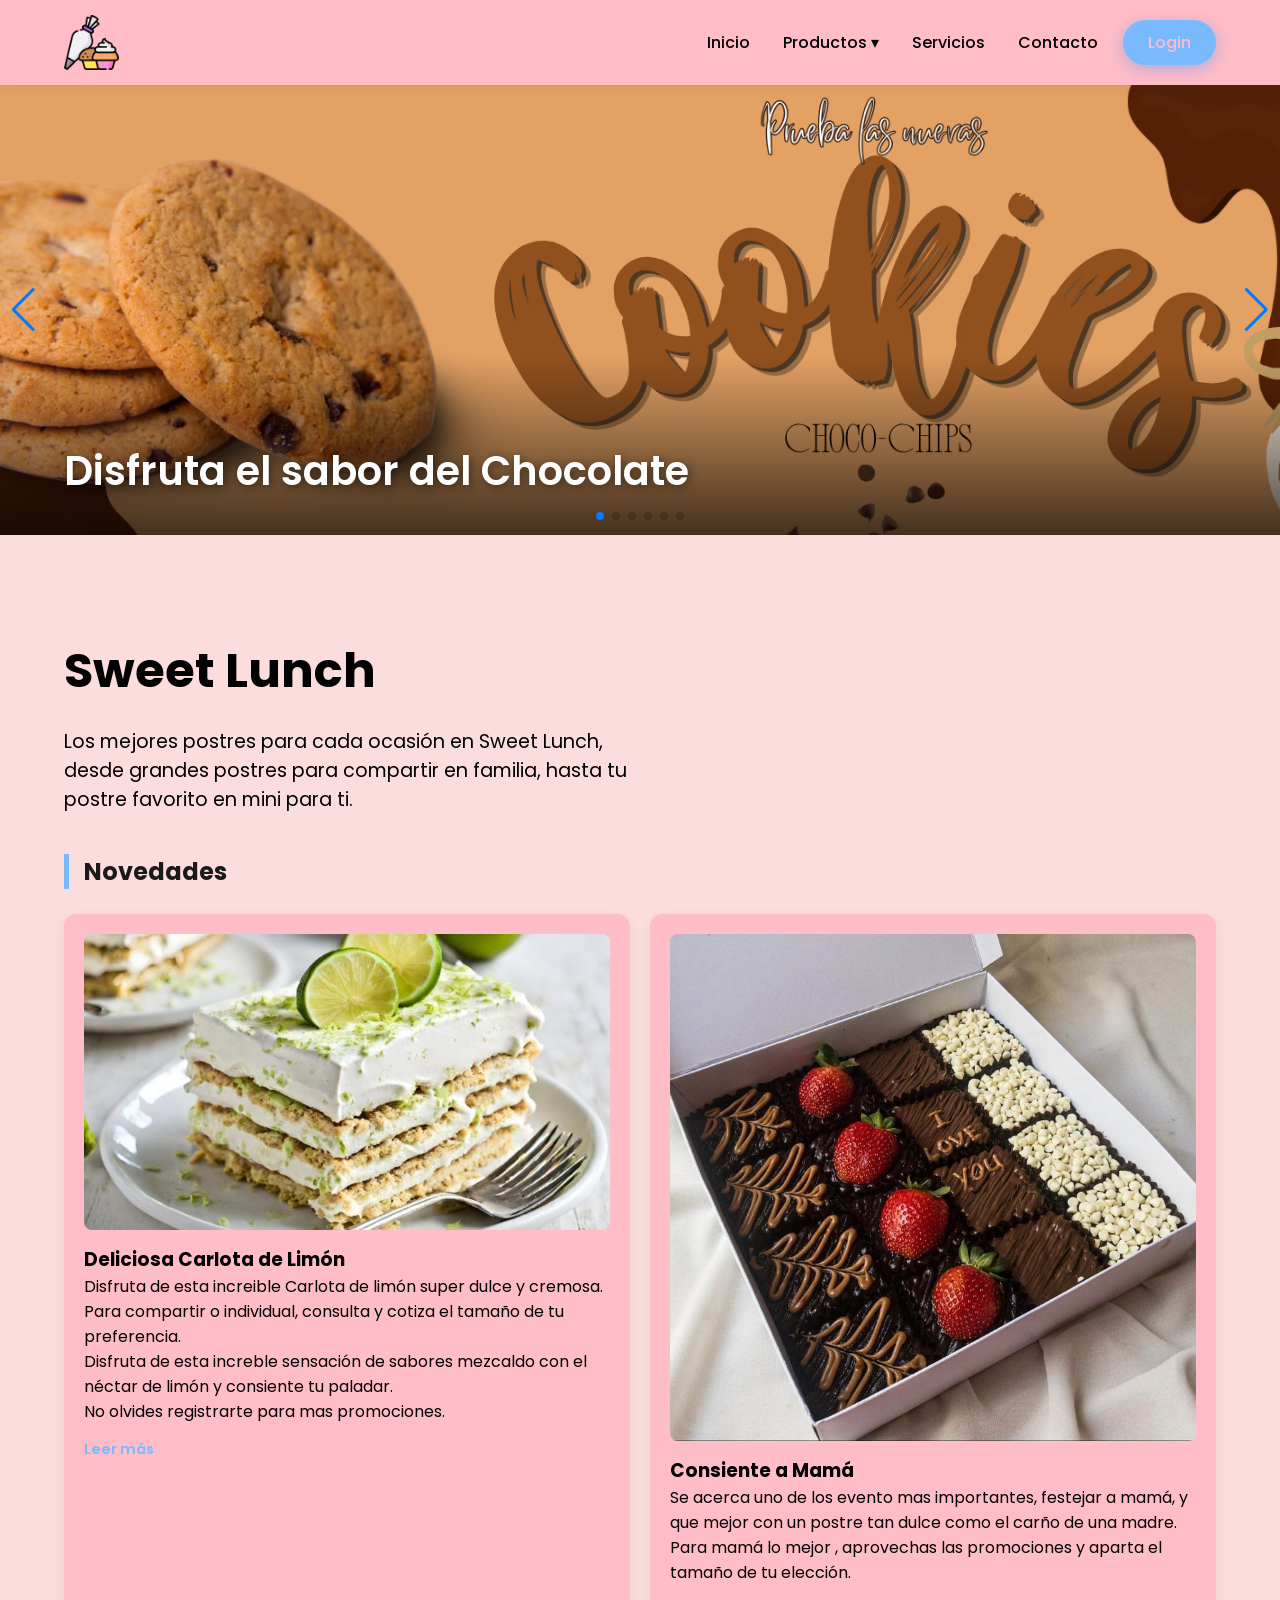
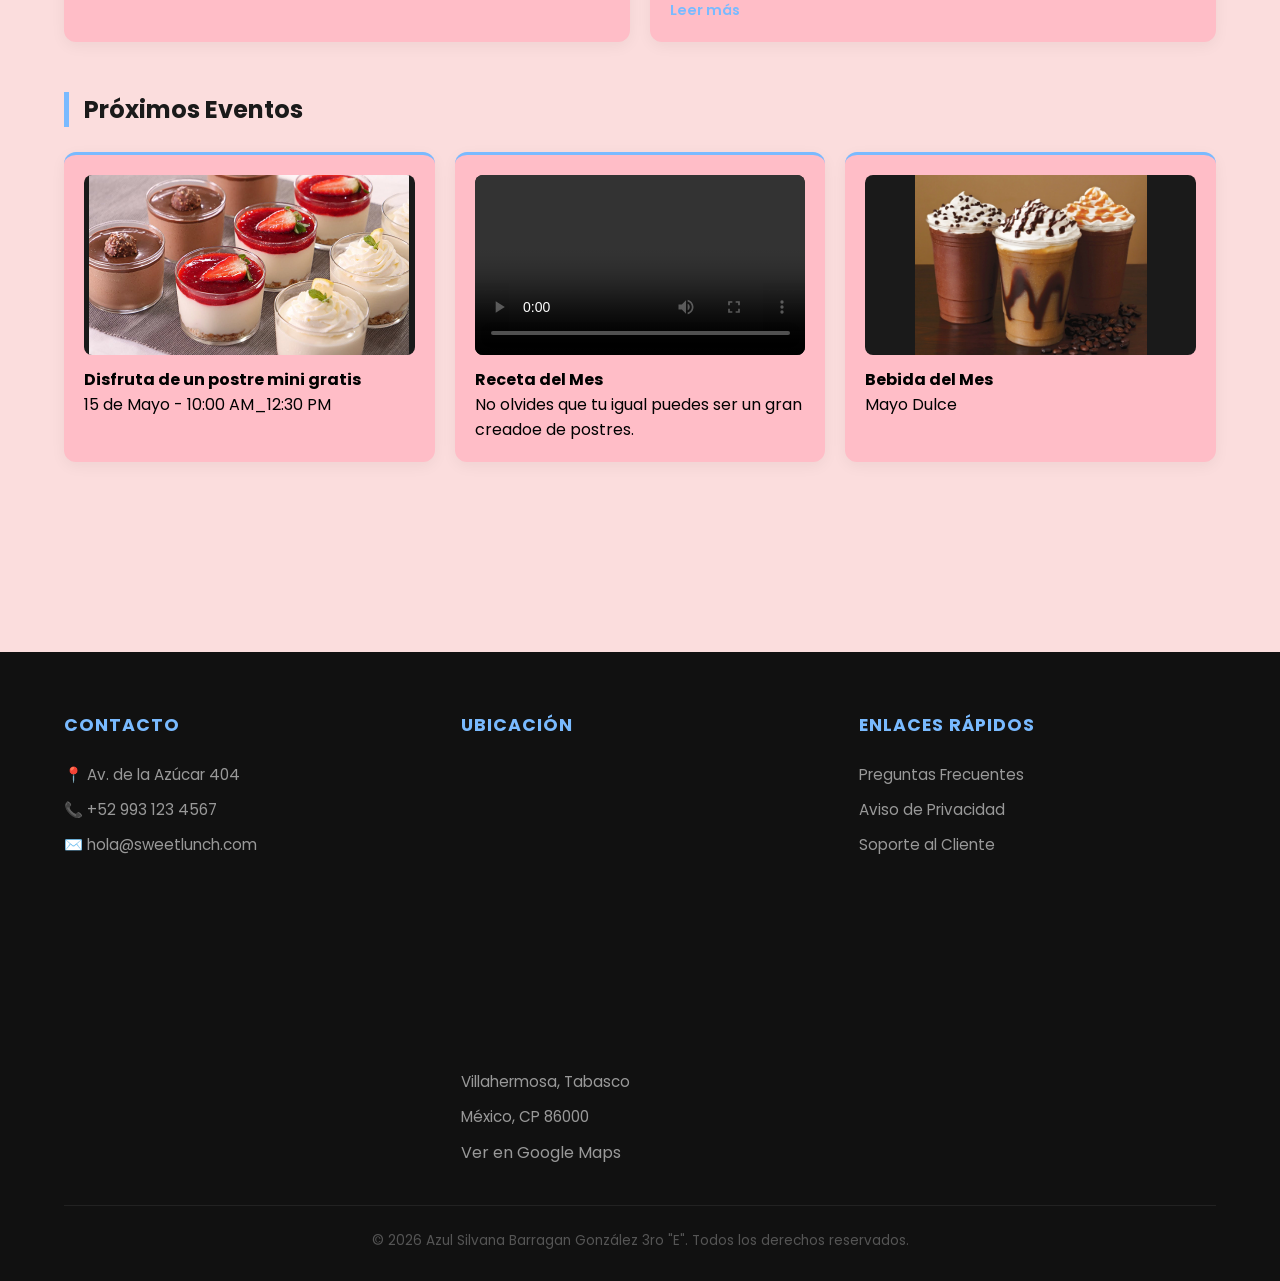
==== index.html @ 0d80503a "Agregar mapa" ====
<!DOCTYPE html>
<html lang="es">
<head>
    <meta charset="UTF-8">
    <meta name="viewport" content="width=device-width, initial-scale=1.0">
     <meta name="description" content="Página Web sobre con Maquetación con Divs sobre postres">
    <meta name="keywords" content="Químico-Biológico 3ro E">
    <meta name="author" content="Azul Silvana Barragan González">
    <title>Maquetación con divs</title>
        <!-- Google Fonts -->
    <link href="https://fonts.googleapis.com/css2?family=Poppins:wght@300;400;600&display=swap" rel="stylesheet">
    <link rel="stylesheet" href="estilos_maquetacion.css">
    <link rel="shortcut icon" href="img/decoracion-de-pasteles.png" type="image/x-icon">
    <link rel='stylesheet' href='https://cdn-uicons.flaticon.com/4.0.0/uicons-solid-rounded/css/uicons-solid-rounded.css'>
    <link rel='stylesheet' href='https://cdn-uicons.flaticon.com/4.0.0/uicons-solid-straight/css/uicons-solid-straight.css'>
    <link rel="stylesheet" href="https://cdn.jsdelivr.net/npm/swiper@11/swiper-bundle.min.css" />
</head>
<body>

    <header>
        <div class="container">
            <div class="logo">
                <!-- COLOCA TU LOGO AQUÍ -->
                <a href="index.html">
                    <img src="img/decoracion-de-pasteles.png"  alt="Sweet Lunch">
                </a>
            </div>

            <nav>
                <ul class="nav-menu">
                    <li><a href="index.html"><i class="fi fi-sr-home"></i>Inicio</a></li>
                    
                    <li class="dropdown">
                        <a href="#"><i class="fi fi-ss-pie"></i>Productos ▾</a>
                        <ul class="dropdown-content">
                            <li><a href="#">Postres</a></li>
                            <li><a href="#">Bebidas</a></li>
                            <li><a href="#">Minis</a></li>
                        </ul>
                    </li>
                   

                    <li><a href="#"><i class="fi fi-sr-room-service"></i>Servicios</a></li>
                    <li><a href="#"><i class="fi fi-ss-user-headset"></i>Contacto</a></li>
                    <li><a href="login.html" class="btn-login">Login</a></li>
                </ul>
            </nav>
        </div>
    </header>
    <!-- Banner Principal -->
<div class="swiper mainBanner">
    <div class="swiper-wrapper">
        
        <!-- Slide 1 -->
        <div class="swiper-slide">
            <a href="#" class="banner-link">
                <img src="Banner/cookie.png" alt="Oferta 1">
                <div class="banner-content">
                    <div class="text-box">
                        <h1>Disfruta el sabor del Chocolate</h1>
                    </div>
                </div>
            </a>
        </div>

        <!-- Slide 2 -->
        <div class="swiper-slide">
            <a href="#" class="banner-link">
                <img src="Banner/cheesecake.png" alt="Oferta 2">
                <div class="banner-content">
                    <div class="text-box">
                        <h1>Endulza tu paladar</h1>
                    </div>
                </div>
            </a>
        </div>
        <!-- Slide 3 -->
        <div class="swiper-slide">
            <a href="#" class="banner-link">
                <img src="Banner/flan.png" alt="Oferta 2">
                <div class="banner-content">
                    <div class="text-box">
                        <h1>Mini Flan, grande se sabor</h1>
                    </div>
                </div>
            </a>
        </div>
        <!-- Slide 4 -->
        <div class="swiper-slide">
            <a href="#" class="banner-link">
                <img src="Banner/frappes.png" alt="Oferta 1">
                <div class="banner-content">
                    <div class="text-box">
                        <h1>No Olvides</h1>
                    </div>
                </div>
            </a>
        </div>
        <!-- Slide 5 -->
        <div class="swiper-slide">
            <a href="#" class="banner-link">
                <img src="Banner/espresso.png" alt="Oferta 1">
                <div class="banner-content">
                    <div class="text-box">
                        <h1>Nuevo Producto</h1>
                    </div>
                </div>
            </a>
        </div>
        <!-- Slide 6 -->
        <div class="swiper-slide">
            <a href="#" class="banner-link">
                <img src="Banner/servicio.png" alt="Oferta 1">
                <div class="banner-content">
                    <div class="text-box">
                        <h1>Banquete de Postres </h1>
                    </div>
                </div>
            </a>
        </div>

    </div>

    <!-- Controles -->
    <div class="swiper-button-next"></div>
    <div class="swiper-button-prev"></div>
    <div class="swiper-pagination"></div>
</div>
    <main class="container" style="padding: 100px 0;">
        <h1 style="font-size: 3rem; margin-bottom: 20px;">Sweet Lunch</h1>
        <p style="font-size: 1.2rem; max-width: 600px;">Los mejores postres para cada ocasión en Sweet Lunch, desde grandes postres para compartir en familia, hasta tu postre favorito en mini para ti.</p>
        <!-- SECCIÓN DE NOTICIAS Y EVENTOS -->
        <section class="seccion-info">
            
            <!-- FILA DE 2 CUADROS (Noticias Destacadas) -->
            <h2 class="titulo-seccion">Novedades</h2>
            <div class="contenedor-dos">
                <div class="cuadro cuadro-grande">
                    <div class="imagen-placeholder"><img src="img/Carlota-de-Limon-700x394.jpg" width="300"></div>
                    <h3>Deliciosa Carlota de Limón</h3>
                    <p>Disfruta de esta increible Carlota de limón super dulce y cremosa.
                        Para compartir o individual, consulta y cotiza el tamaño de tu preferencia.
                    </p>
                    <p>Disfruta de esta increble sensación de sabores mezcaldo con el néctar de limón y consiente tu paladar.</p>
                    <p>No olvides registrarte para mas promociones.</p>
                    <a href="#" class="leer-mas">Leer más</a>
                </div>
                <div class="cuadro cuadro-grande">
                    <div class="imagen-placeholder"><img src="img/Brownie (2).jpg" width="300"></div>
                    <h3>Consiente a Mamá</h3>
                    <p>Se acerca uno de los evento mas importantes, festejar a mamá, y que mejor con un postre tan dulce como el carño de una madre.
                        Para mamá lo mejor , aprovechas las promociones y aparta el tamaño de tu elección.
                    </p>
                    
                    <a href="#" class="leer-mas">Leer más</a>
                </div>
            </div>

            <!-- FILA DE 3 CUADROS (Eventos o Info Rápida) -->
            <h2 class="titulo-seccion">Próximos Eventos</h2>
            <div class="contenedor-tres">
    <!-- Cuadro con Imagen -->
    <div class="cuadro cuadro-pequeno">
        <div class="media-container">
            <img src="img/postres-minis.jpg" width="">
        </div>
        <h4>Disfruta de un postre mini gratis</h4>
        <p>15 de Mayo - 10:00 AM_12:30 PM</p>
    </div>

    <!-- Cuadro con Video -->
    <div class="cuadro cuadro-pequeno">
        <div class="media-container">
            <video controls>
                <source src="video/Postre.receta.mp4" type="video/mp4">
                Tu navegador no soporta videos.
            </video>
        </div>
        <h4>Receta del Mes</h4>
        <p>No olvides que tu igual puedes ser un gran creadoe de postres.</p>
    </div>

    <!-- Cuadro con Info Rápida (Solo texto si quieres) -->
    <div class="cuadro cuadro-pequeno">
        <div class="media-container">
            <img src="img/bebida.jpg" width="" alt="Evento">
        </div>
        <h4>Bebida del Mes</h4>
        <p>Mayo Dulce</p>
    </div>
</div>
</section>
        
    </main>

    <footer>
        <div class="container">
            <div class="footer-grid">
                <div class="footer-col">
                    <h4>Contacto</h4>
                    <p>📍 Av. de la Azúcar 404</p>
                    <p>📞 +52 993 123 4567</p>
                    <p>✉️ hola@sweetlunch.com</p>
                </div>
                <div class="footer-col">
                    <h4>Ubicación</h4>
                    <iframe src="https://www.google.com/maps/embed?pb=!1m18!1m12!1m3!1d3786.9242096926355!2d-93.20720592576693!3d18.350741774341678!2m3!1f0!2f0!3f0!3m2!1i1024!2i768!4f13.1!3m3!1m2!1s0x85ee8c575cc941f7%3A0x9eef1bb85a2ee82c!2sBlancas%20Mariposas%2C%2086615%20Tab.!5e0!3m2!1sen!2smx!4v1779283713510!5m2!1sen!2smx" width="400" height="300" style="border:0;" allowfullscreen="" loading="lazy" referrerpolicy="no-referrer-when-downgrade"></iframe>
                    <p>Villahermosa, Tabasco</p>
                    <p>México, CP 86000</p>
                    <a href="#">Ver en Google Maps</a>
                </div>
                <div class="footer-col">
                    <h4>Enlaces Rápidos</h4>
                    <ul>
                        <li><a href="#">Preguntas Frecuentes</a></li>
                        <li><a href="#">Aviso de Privacidad</a></li>
                        <li><a href="#">Soporte al Cliente</a></li>
                    </ul>
                </div>
            </div>
            <div class="footer-bottom">
                &copy; 2026 Azul Silvana Barragan González 3ro "E". Todos los derechos reservados.
            </div>
        </div>
    </footer>
    <script src="https://cdn.jsdelivr.net/npm/swiper@11/swiper-bundle.min.js"></script>
    <script src="banner.js"></script>
</body>
</html>
---- estilos_maquetacion.css ----
/* --- 1. VARIABLES --- */
:root {
    --color-primario: #79baff; /* Color principal (azul) */
    --color-oscuro: #1a1a1a; /* Color oscuro para textos fuertes */
    --color-texto: #010101; /* Color general del texto */
    --blanco: #ffbdc7; /* Color blanco */
    --sombra: 0 10px 30px rgba(0,0,0,0.1); /* Sombra suave */
    --transicion: all 0.4s cubic-bezier(0.165, 0.84, 0.44, 1); /* Animación suave */
}

/* Reset básico para quitar márgenes por defecto */
* {
    margin: 0;
    padding: 0;
    box-sizing: border-box; /* Evita que el padding rompa tamaños */
}

/* Configuración general del body */
body {
    font-family: 'Poppins', sans-serif; /* Fuente */
    background-color: #fbdddd; /* Fondo claro */
    color: var(--color-texto); /* Color del texto */
    display: flex;
    flex-direction: column;
    min-height: 100vh; /* Para que el footer quede abajo */
}

/* Contenedor centrado */
.container {
    width: 90%;
    max-width: 1200px; /* Ancho máximo */
    margin: 0 auto; /* Centrar */
}

/* --- 2. HEADER Y LOGO --- */
header {
    background: var(--blanco); /* Fondo blanco */
    padding: 15px 0;
    box-shadow: 0 2px 15px rgba(0,0,0,0.05); /* Sombra ligera */
    position: sticky; /* Se queda fijo arriba */
    top: 0;
    z-index: 1000; /* Siempre encima */
}

/* Alinea logo y menú */
header .container {
    display: flex;
    justify-content: space-between;
    align-items: center;
}

/* CONFIGURACIÓN DEL LOGO */
.logo img {
    height: 55px; /* Tamaño del logo */
    width: auto;
    display: block;
}

/* --- 3. NAVEGACIÓN Y MENÚ --- */
.nav-menu {
    display: flex; /* Menú en fila */
    list-style: none; /* Quita viñetas */
    align-items: center;
}

/* Separación entre opciones */
.nav-menu > li {
    margin-left: 25px;
    position: relative; /* Necesario para submenú */
}

/* Estilo de enlaces */
.nav-menu a {
    text-decoration: none;
    color: var(--color-oscuro);
    font-weight: 500;
    padding: 10px 0;
    transition: var(--transicion);
    display: block;

    /* Permite alinear iconos con texto */
    display: inline-flex; 
    align-items: center; 
    gap: 8px; 
    text-decoration: none; 
    color: inherit;
}

/* Línea animada debajo del menú */
.nav-menu > li > a::after {
    content: '';
    position: absolute;
    width: 0; /* Empieza invisible */
    height: 2px;
    bottom: 0;
    left: 0;
    background-color: var(--color-primario);
    transition: var(--transicion);
}

/* Cuando pasas el mouse aparece la línea */
.nav-menu > li:hover > a::after {
    width: 100%;
}

/* Cambio de color al pasar el mouse */
.nav-menu a:hover {
    color: var(--color-primario);
}

/* --- 4. SUBMENÚ DESPLEGABLE --- */
.dropdown-content {
    position: absolute;
    top: 120%; /* Debajo del menú */
    left: -20px;
    background: var(--blanco);
    min-width: 220px;
    padding: 15px 0;
    list-style: none;
    border-radius: 12px; /* Bordes redondeados */
    box-shadow: var(--sombra);

    /* Oculto por defecto */
    opacity: 0;
    visibility: hidden;
    transform: translateY(20px); /* Baja un poco */
    transition: var(--transicion);
}

/* Mostrar el submenú al pasar el mouse */
.dropdown:hover .dropdown-content {
    opacity: 1;
    visibility: visible;
    transform: translateY(0);
}

/* Estilo de opciones del submenú */
.dropdown-content li a {
    padding: 12px 25px;
    font-size: 0.9rem;
    color: var(--color-texto);
    font-weight: 400;
}

/* Hover en submenú */
.dropdown-content li a:hover {
    background-color: #f8faff;
    color: var(--color-primario);
    padding-left: 30px; /* Se mueve a la derecha */
}

/* Botón Login resaltado */
.btn-login {
    background-color: var(--color-primario);
    color: var(--blanco) !important;
    padding: 10px 25px !important;
    border-radius: 50px; /* Forma redonda */
    box-shadow: 0 4px 15px rgba(0, 123, 255, 0.3);
}

/* Efecto hover del botón */
.btn-login:hover {
    transform: translateY(-2px); /* Se levanta */
    box-shadow: 0 6px 20px rgba(0, 123, 255, 0.4);
}

/* --- 5. RESPONSIVE --- */
@media (max-width: 850px) {

    /* Header en columna */
    header .container {
        flex-direction: column;
        gap: 20px;
    }

    /* Menú se adapta */
    .nav-menu {
        flex-wrap: wrap;
        justify-content: center;
    }

    .nav-menu li {
        margin: 5px 15px;
    }

    /* Submenú en móvil */
    .dropdown-content {
        position: static; /* Ya no flotante */
        box-shadow: none;
        opacity: 1;
        visibility: visible;
        transform: none;
        display: none; /* Oculto */
        background: #f1f1f1;
    }

    /* Mostrar al hacer hover */
    .dropdown:hover .dropdown-content {
        display: block;
    }
}

/* --- 6. FOOTER 3 COLUMNAS --- */
footer {
    background: #111;
    color: #fff;
    padding: 60px 0 30px;
    margin-top: auto; /* Empuja el footer abajo */
}

/* Grid para dividir en columnas */
.footer-grid {
    display: grid;
    grid-template-columns: repeat(auto-fit, minmax(250px, 1fr)); /* Responsive */
    gap: 40px;
    margin-bottom: 40px;
}

/* Títulos del footer */
.footer-col h4 {
    color: var(--color-primario);
    margin-bottom: 25px;
    font-size: 1.1rem;
    text-transform: uppercase;
    letter-spacing: 1px;
}

/* Texto del footer */
.footer-col p, .footer-col li {
    color: #999;
    font-size: 0.95rem;
    margin-bottom: 12px;
}

/* Quita viñetas */
.footer-col ul { 
    list-style: none; 
}

/* Enlaces del footer */
.footer-col a {
    color: #999;
    text-decoration: none;
    transition: var(--transicion);
}

/* Hover enlaces */
.footer-col a:hover {
    color: var(--blanco);
}

/* Parte inferior del footer */
.footer-bottom {
    text-align: center;
    border-top: 1px solid #222;
    padding-top: 25px;
    color: #555;
    font-size: 0.85rem;
}
/* ESTILOS CSS PARA ESTA SECCIÓN (Agrégalos a tu bloque <style>) */

    .seccion-info {
        padding: 40px 0;
    }

    .titulo-seccion {
        margin-bottom: 25px;
        color: var(--color-oscuro);
        border-left: 5px solid var(--color-primario);
        padding-left: 15px;
    }

    /* Contenedores Flexbox */
    .contenedor-dos, .contenedor-tres {
        display: flex;
        gap: 20px;
        flex-wrap: wrap; /* Para que sea responsivo */
        margin-bottom: 50px;
    }

    /* Estilo base de los cuadros */
    .cuadro {
        background: var(--blanco);
        border-radius: 12px;
        padding: 20px;
        box-shadow: 0 4px 15px rgba(0,0,0,0.05);
        transition: transform 0.3s ease;
    }

    .cuadro:hover {
        transform: translateY(-5px);
    }

    /* Tamaños específicos */
    .cuadro-grande {
        flex: 1 1 calc(50% - 20px); /* 2 cuadros por fila */
        min-width: 300px;
    }

    .cuadro-pequeno {
        flex: 1 1 calc(33.33% - 20px); /* 3 cuadros por fila */
        min-width: 250px;
        border-top: 3px solid var(--color-primario);
        align-items: center;
    }
.imagen-placeholder {
    width: 100%;
    height: auto;       /* Ya no obligamos a que mida 200px */
    overflow: hidden;
    border-radius: 8px;
    margin-bottom: 15px;
}

.imagen-placeholder img {
    width: 100%;        /* Ocupa todo el ancho disponible */
    height: auto;       /* Mantiene su proporción natural */
    display: block;
}
  
    /* Elementos internos 
    .imagen-placeholder {
        background: #eee;
        height: 150px;
        display: flex;
        align-items: center;
        justify-content: center;
        border-radius: 8px;
        margin-bottom: 15px;
        color: #888;
    }*/

    .leer-mas {
        display: inline-block;
        margin-top: 15px;
        color: var(--color-primario);
        text-decoration: none;
        font-weight: 600;
        font-size: 0.9rem;
    }
    /* Contenedor universal para fotos y videos */
.media-container {
    width: 100%;
    height: 180px;         /* Altura fija para que los 3 cuadros estén parejos */
    background-color: #1a1a1a; /* Fondo oscuro para resaltar el contenido */
    display: flex;
    align-items: center;
    justify-content: center;
    border-radius: 8px;
    margin-bottom: 12px;
    overflow: hidden;
}

/* Ajuste para que se vea TODO (Imagen) */
.media-container img {
    max-width: 100%;
    max-height: 100%;
    object-fit: contain;   /* ESTA ES LA CLAVE: No corta nada */
}

/* Ajuste para que se vea TODO (Video) */
.media-container video {
    width: 100%;
    height: 100%;
    object-fit: contain;   /* ESTA ES LA CLAVE: Muestra el video completo */
    outline: none;
}
/* --- ESTILOS DEL BANNER --- */
.mainBanner {
    width: 100%;
    height: 450px; /* Altura ideal tipo e-commerce */
    position: relative;
}

.mainBanner .swiper-slide {
    position: relative;
    overflow: hidden;
}

.mainBanner img {
    width: 100%;
    height: 100%;
    object-fit: cover; /* Ajuste perfecto de la imagen */
    object-position: center;
}

/* Capa de contenido sobre la imagen */
.banner-content {
    position: absolute;
    top: 0;
    left: 0;
    width: 100%;
    height: 100%;
    display: flex;
    align-items: center; /* Centrado vertical */
    padding-left: 10%; /* Alineado a la izquierda como ML */
    background: linear-gradient(to right, rgba(0,0,0,0.4), transparent); /* Degradado para legibilidad */
}

.text-box {
    color: white;
    max-width: 500px;
}

.text-box span {
    font-size: 0.9rem;
    font-weight: 600;
    letter-spacing: 2px;
    color: var(--color-primario);
}

.text-box h1 {
    font-size: 3rem;
    margin: 10px 0 20px;
    line-height: 1.1;
}

.btn-comprar {
    padding: 12px 30px;
    background: var(--color-primario);
    border: none;
    color: white;
    font-weight: 600;
    border-radius: 5px;
    cursor: pointer;
    transition: transform 0.3s;
}

.btn-comprar:hover {
    transform: scale(1.05);
}

/* --- RESPONSIVE --- */
@media (max-width: 768px) {
    .mainBanner { height: 300px; }
    .text-box h1 { font-size: 1.8rem; }
    .banner-content { padding-left: 5%; }
}
/* --- ESTILOS DEL BANNER --- */
.mainBanner {
    width: 100%;
    height: 450px;
    position: relative;
}

/* Hace que todo el slide sea clickable */
.banner-link {
    text-decoration: none;
    display: block;
    width: 100%;
    height: 100%;
    position: relative;
}

.mainBanner .swiper-slide {
    position: relative;
    overflow: hidden;
}

.mainBanner img {
    width: 100%;
    height: 100%;
    object-fit: cover;
    object-position: center;
    transition: transform 0.5s ease; /* Efecto zoom opcional */
}

/* Zoom suave al pasar el mouse por el banner */
.banner-link:hover img {
    transform: scale(1.05);
}

/* Capa de contenido: Alineada ABAJO a la IZQUIERDA */
.banner-content {
    position: absolute;
    top: 0;
    left: 0;
    width: 100%;
    height: 100%;
    display: flex;
    align-items: flex-end; /* Mueve el texto al fondo */
    justify-content: flex-start; /* Mueve el texto a la izquierda */
    padding: 40px 5%; /* Espacio desde los bordes */
    /* Degradado oscuro desde abajo para que el texto blanco se lea perfecto */
    background: linear-gradient(to top, rgba(0,0,0,0.7) 0%, transparent 40%);
    box-sizing: border-box;
}

.text-box {
    color: white;
    max-width: 80%;
}

.text-box h1 {
    font-size: 2.5rem;
    margin: 0;
    line-height: 1.2;
    font-weight: 600;
    /* Sombra de apoyo */
    text-shadow: 2px 2px 10px rgba(0,0,0,0.5);
}

/* --- RESPONSIVE --- */
@media (max-width: 768px) {
    .mainBanner { height: 300px; }
    .text-box h1 { font-size: 1.5rem; }
    .banner-content { padding: 20px 5%; }
}
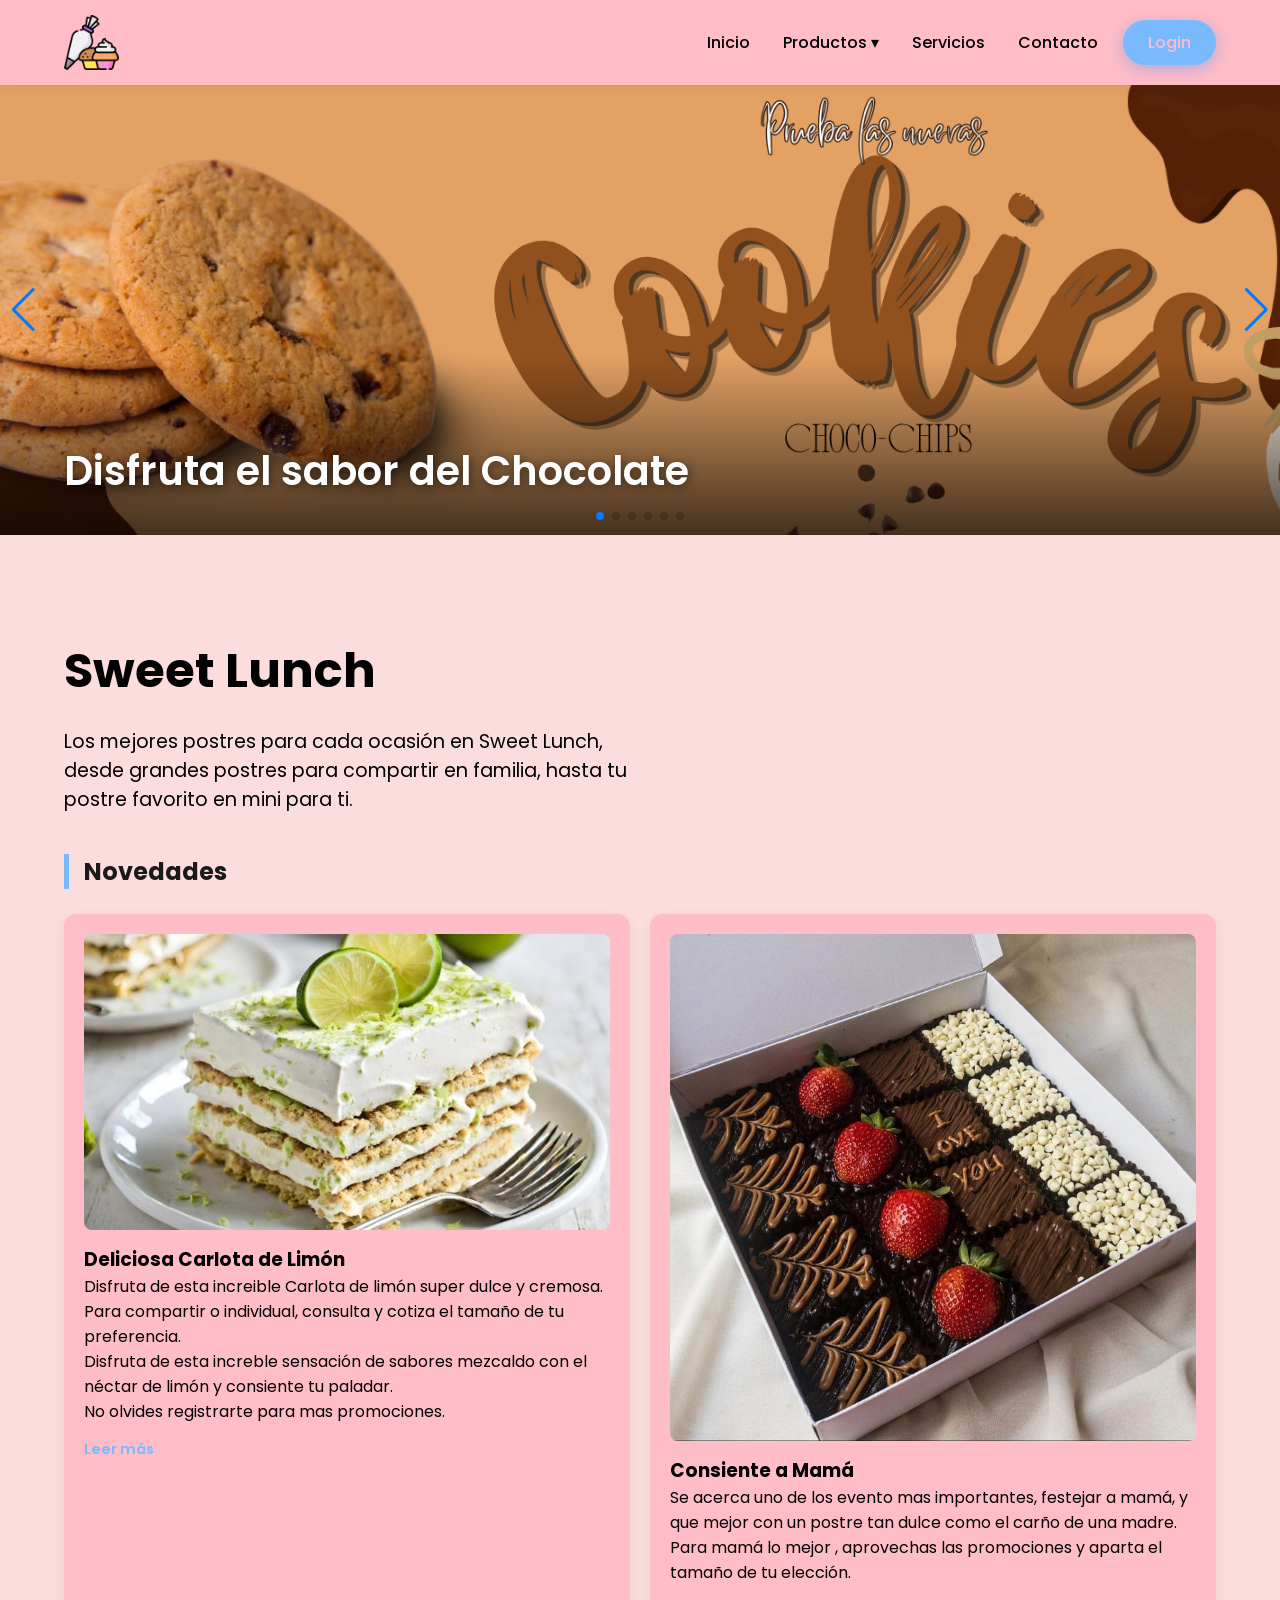
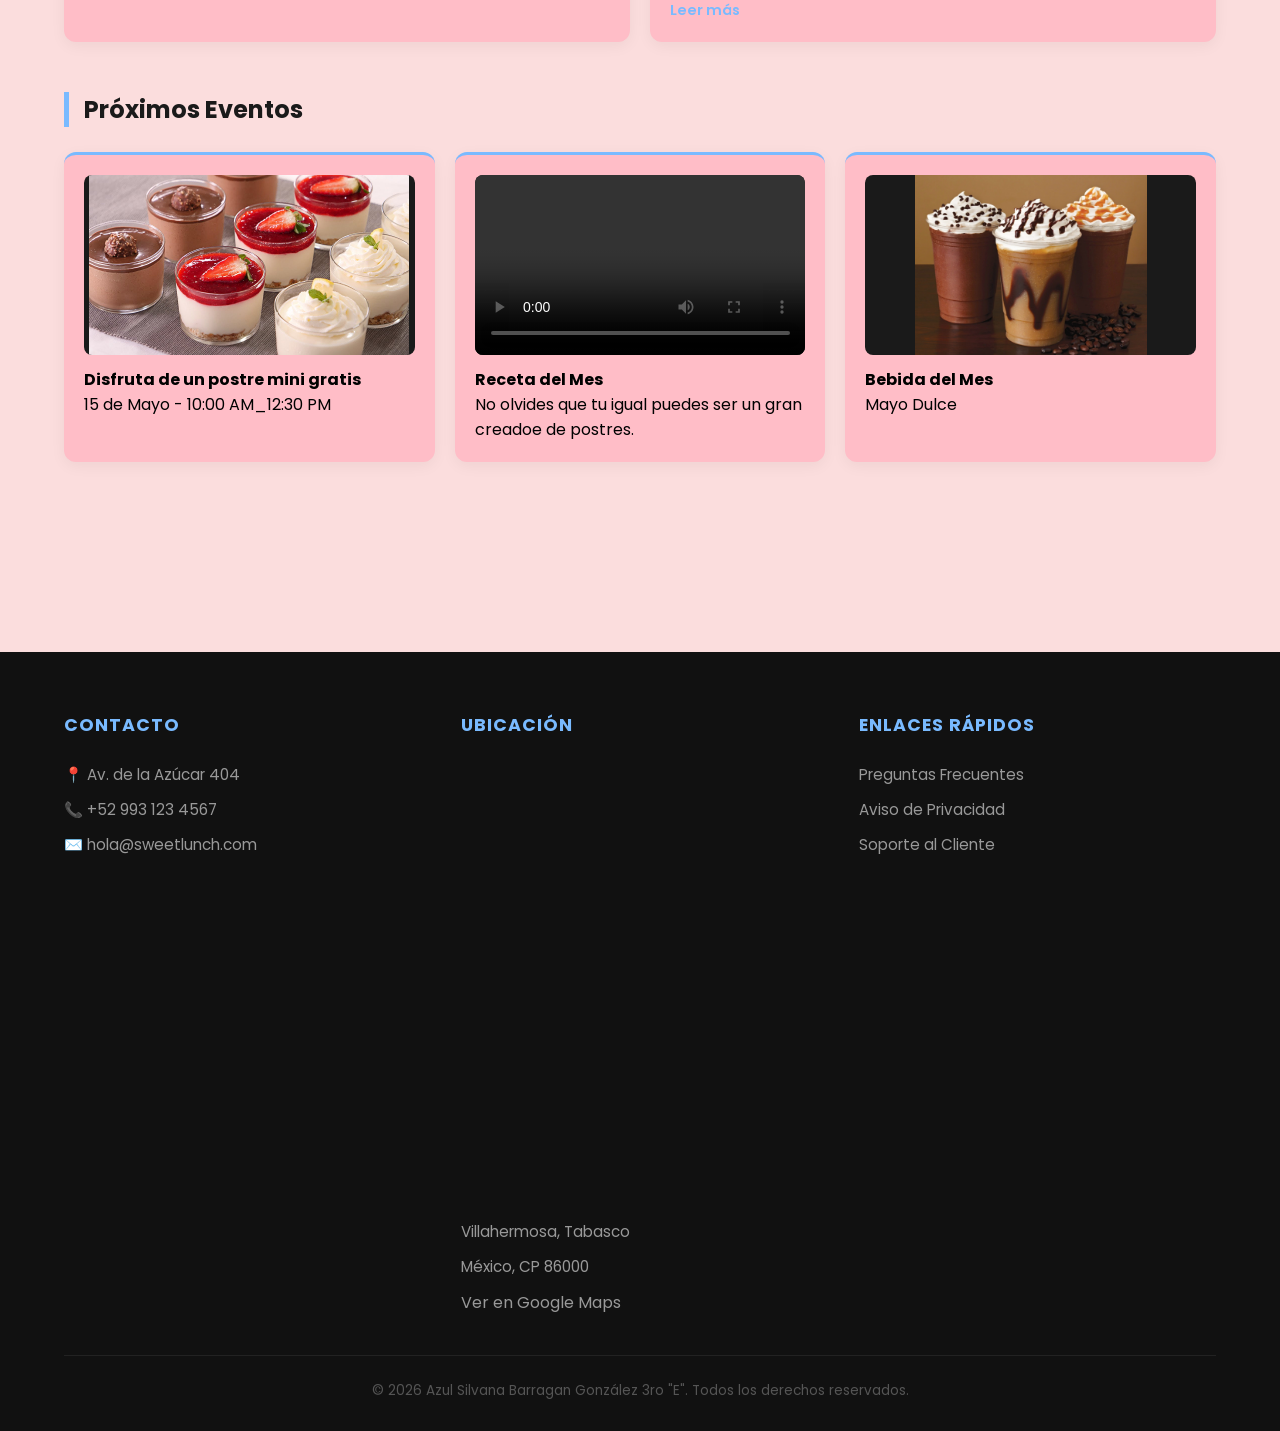
==== commit 408f314f: "Agregar Mapa" ====
--- a/index.html
+++ b/index.html
@@ -204,7 +204,7 @@
                 </div>
                 <div class="footer-col">
                     <h4>Ubicación</h4>
-                    <iframe src="https://www.google.com/maps/embed?pb=!1m18!1m12!1m3!1d3786.9242096926355!2d-93.20720592576693!3d18.350741774341678!2m3!1f0!2f0!3f0!3m2!1i1024!2i768!4f13.1!3m3!1m2!1s0x85ee8c575cc941f7%3A0x9eef1bb85a2ee82c!2sBlancas%20Mariposas%2C%2086615%20Tab.!5e0!3m2!1sen!2smx!4v1779283713510!5m2!1sen!2smx" width="400" height="300" style="border:0;" allowfullscreen="" loading="lazy" referrerpolicy="no-referrer-when-downgrade"></iframe>
+                    <iframe src="https://www.google.com/maps/embed?pb=!1m18!1m12!1m3!1d3786.9242096926355!2d-93.20720592576693!3d18.350741774341678!2m3!1f0!2f0!3f0!3m2!1i1024!2i768!4f13.1!3m3!1m2!1s0x85ee8c575cc941f7%3A0x9eef1bb85a2ee82c!2sBlancas%20Mariposas%2C%2086615%20Tab.!5e0!3m2!1sen!2smx!4v1779285144210!5m2!1sen!2smx" width="600" height="450" style="border:0;" allowfullscreen="" loading="lazy" referrerpolicy="no-referrer-when-downgrade"></iframe>
                     <p>Villahermosa, Tabasco</p>
                     <p>México, CP 86000</p>
                     <a href="#">Ver en Google Maps</a>
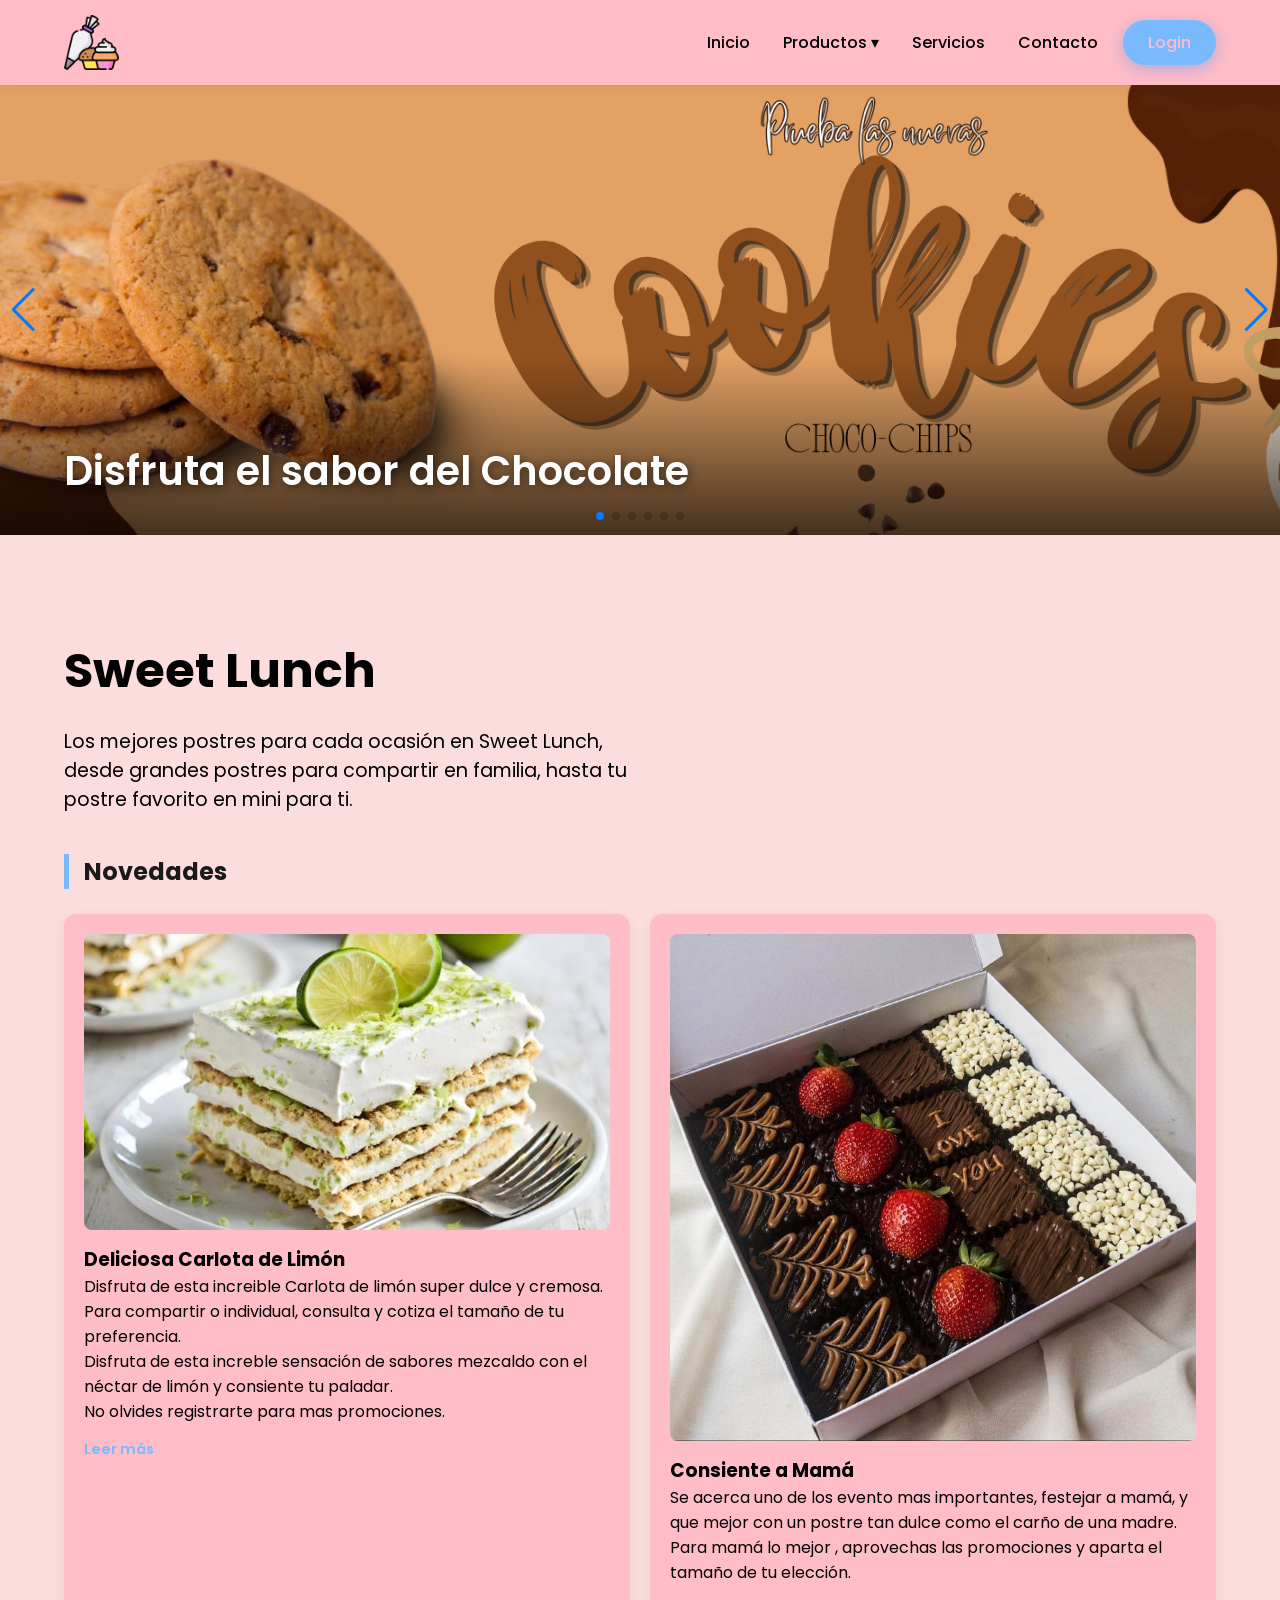
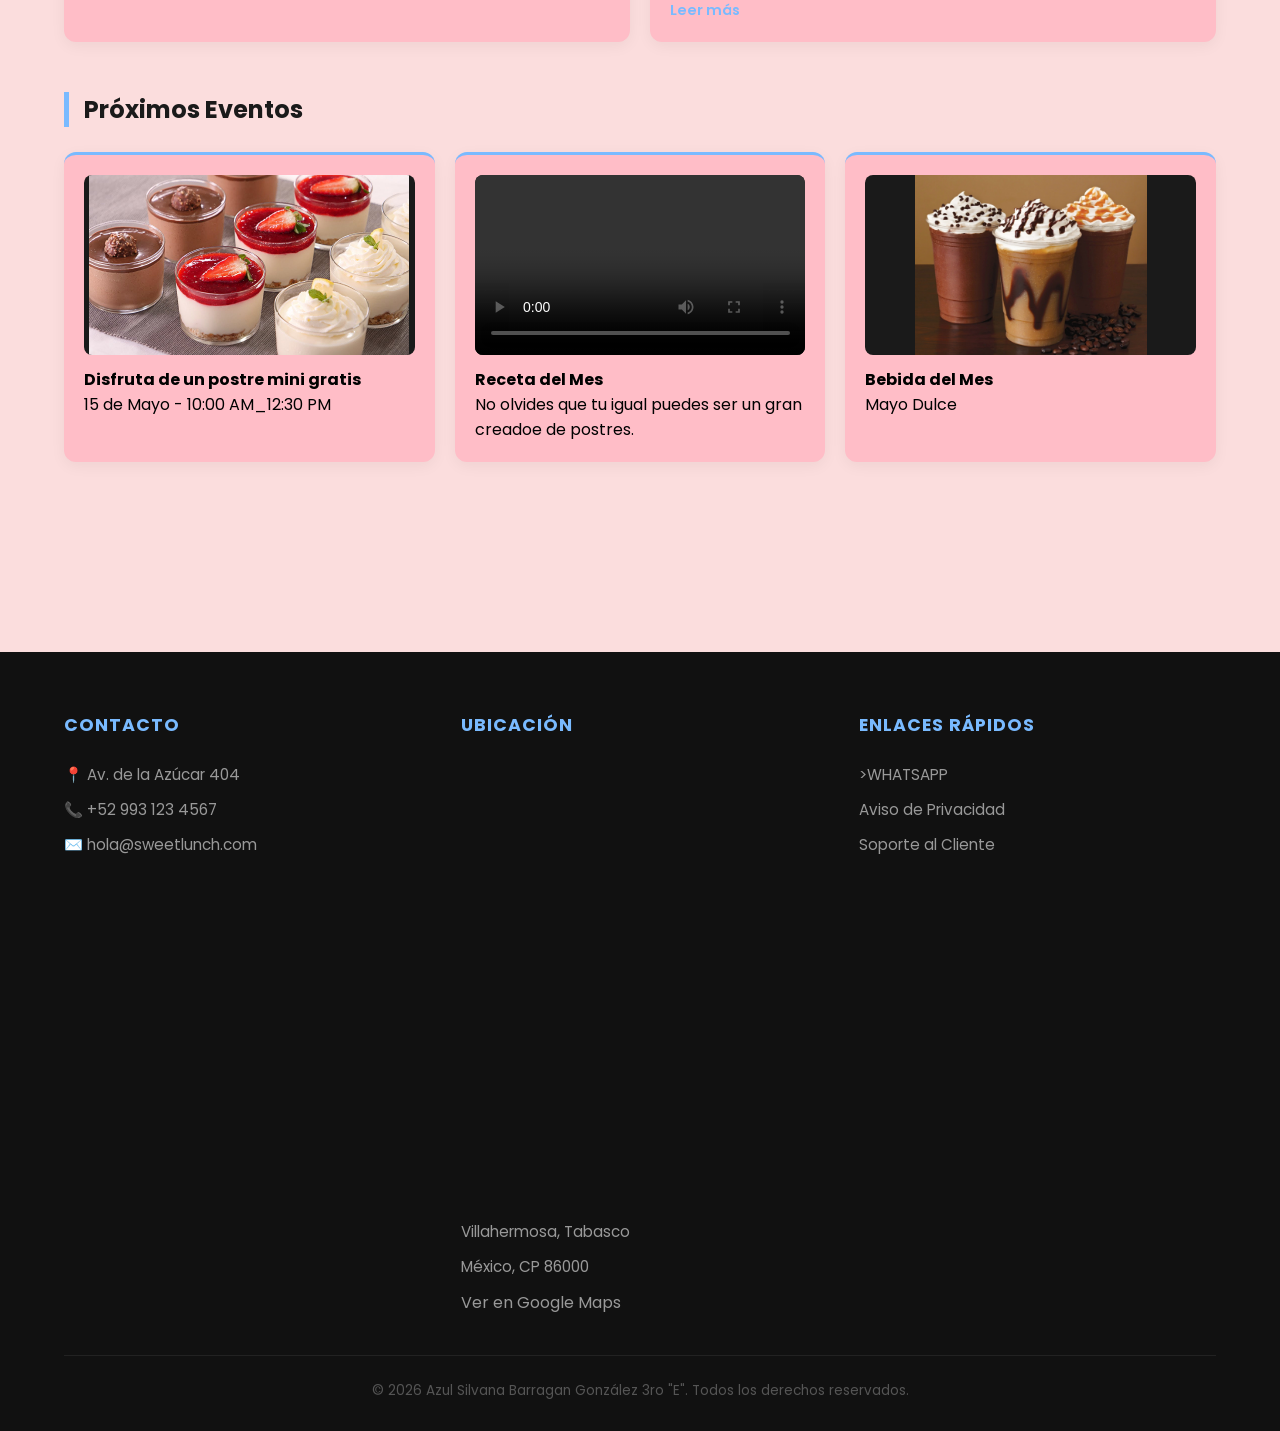
==== commit 822bce7d: "Agregar WHATSAPP" ====
--- a/index.html
+++ b/index.html
@@ -212,7 +212,7 @@
                 <div class="footer-col">
                     <h4>Enlaces Rápidos</h4>
                     <ul>
-                        <li><a href="#">Preguntas Frecuentes</a></li>
+                        <li><a href="https://wa.me/529213052185?text=Hola,%20me%20gustaría%20recibir%20información%20sobre%20sus%20productos%20o%20servicios." target="_blank"></a>>WHATSAPP</a></li>
                         <li><a href="#">Aviso de Privacidad</a></li>
                         <li><a href="#">Soporte al Cliente</a></li>
                     </ul>
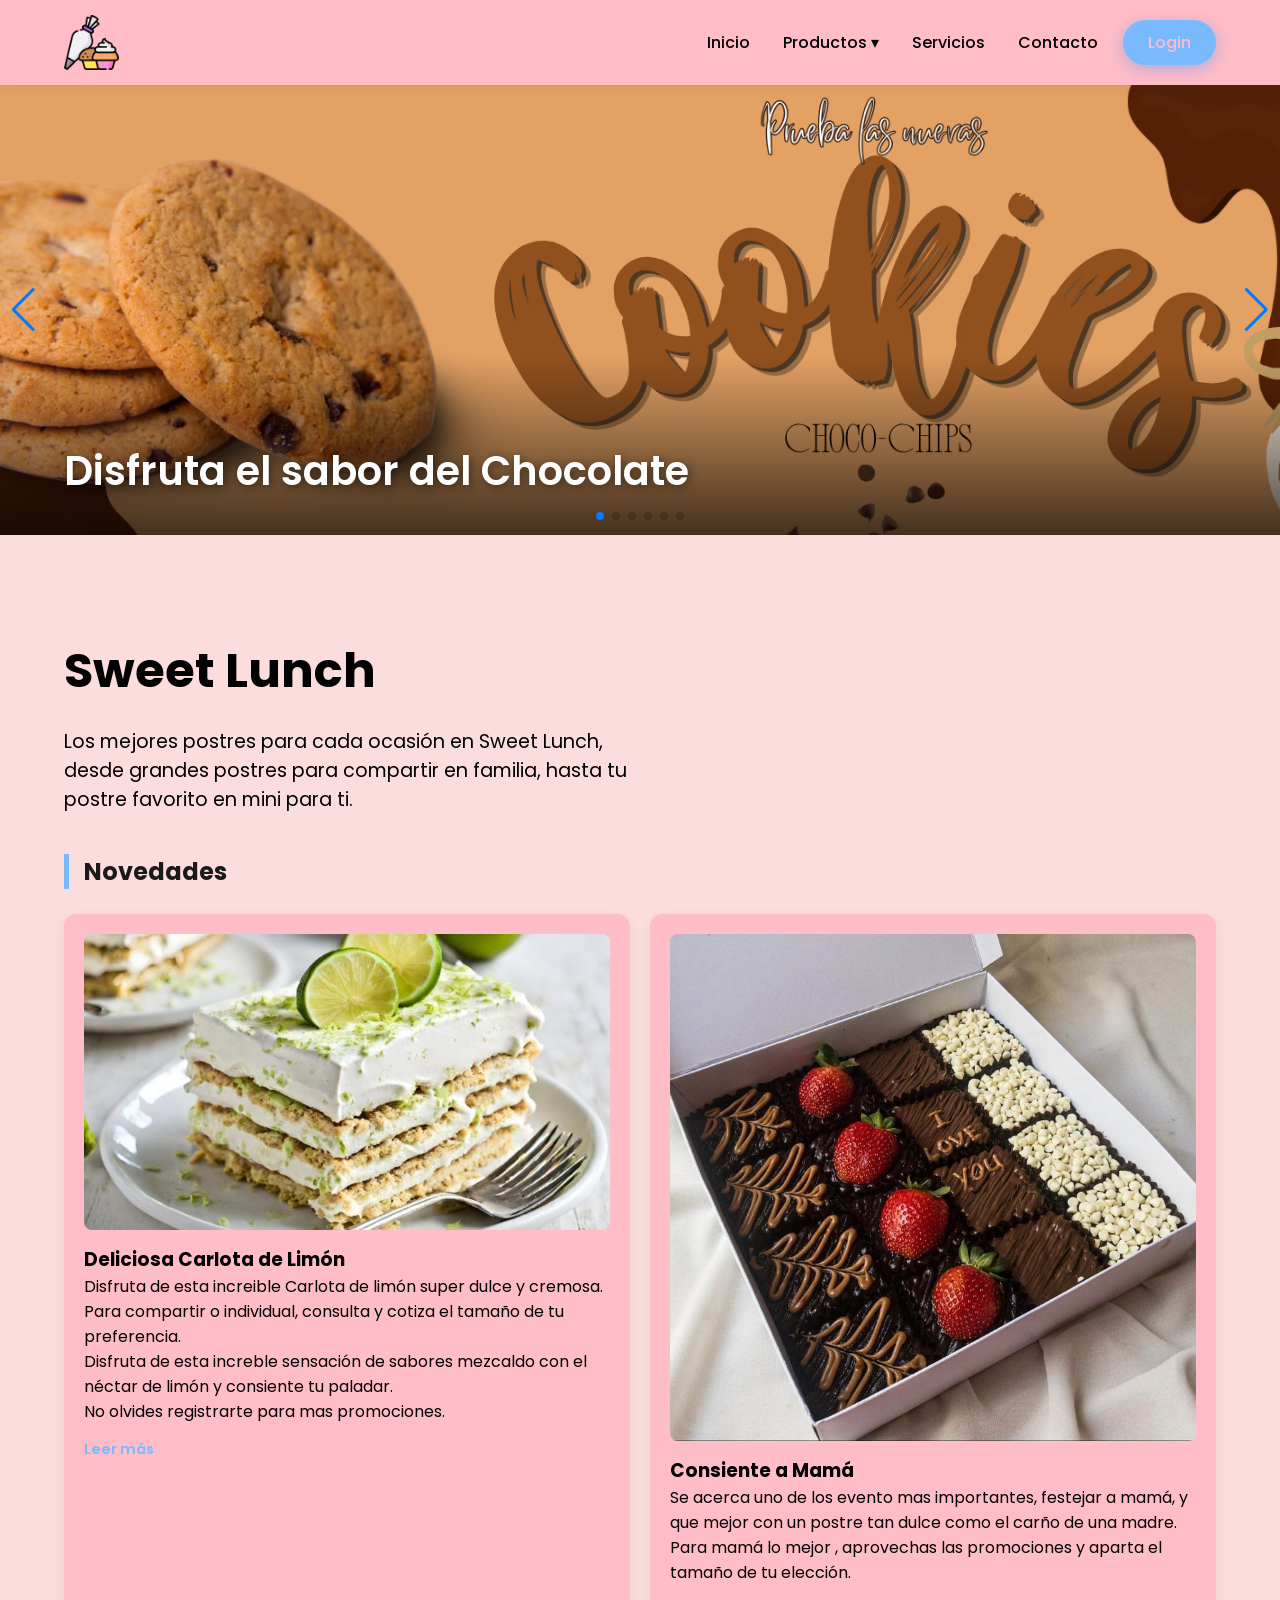
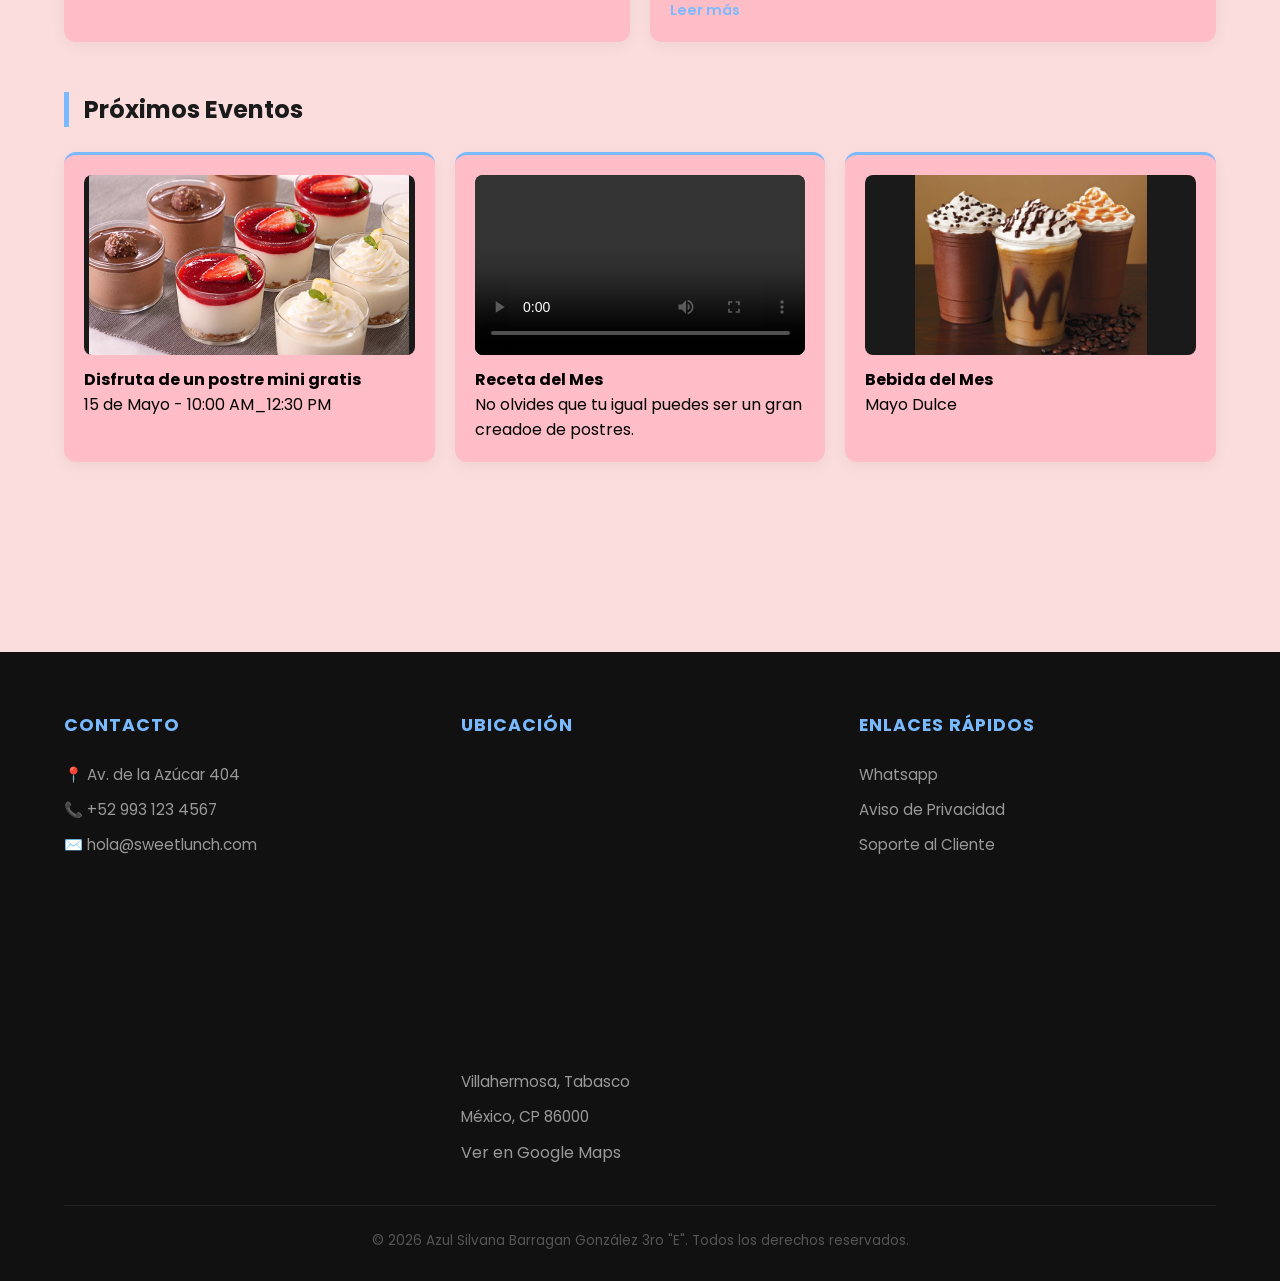
==== commit 63181d87: "Add files via upload" ====
--- a/index.html
+++ b/index.html
@@ -204,7 +204,7 @@
                 </div>
                 <div class="footer-col">
                     <h4>Ubicación</h4>
-                    <iframe src="https://www.google.com/maps/embed?pb=!1m18!1m12!1m3!1d3786.9242096926355!2d-93.20720592576693!3d18.350741774341678!2m3!1f0!2f0!3f0!3m2!1i1024!2i768!4f13.1!3m3!1m2!1s0x85ee8c575cc941f7%3A0x9eef1bb85a2ee82c!2sBlancas%20Mariposas%2C%2086615%20Tab.!5e0!3m2!1sen!2smx!4v1779285144210!5m2!1sen!2smx" width="600" height="450" style="border:0;" allowfullscreen="" loading="lazy" referrerpolicy="no-referrer-when-downgrade"></iframe>
+                    <iframe src="https://www.google.com/maps/embed?pb=!1m18!1m12!1m3!1d3786.924320940222!2d-93.20463099999999!3d18.3507367!2m3!1f0!2f0!3f0!3m2!1i1024!2i768!4f13.1!3m3!1m2!1s0x85ee8c575cc941f7%3A0x9eef1bb85a2ee82c!2sBlancas%20Mariposas%2C%2086615%20Tab.!5e0!3m2!1sen!2smx!4v1779286123150!5m2!1sen!2smx" width="400" height="300" style="border:0;" allowfullscreen="" loading="lazy" referrerpolicy="no-referrer-when-downgrade"></iframe>
                     <p>Villahermosa, Tabasco</p>
                     <p>México, CP 86000</p>
                     <a href="#">Ver en Google Maps</a>
@@ -212,7 +212,7 @@
                 <div class="footer-col">
                     <h4>Enlaces Rápidos</h4>
                     <ul>
-                        <li><a href="https://wa.me/529213052185?text=Hola,%20me%20gustaría%20recibir%20información%20sobre%20sus%20productos%20o%20servicios." target="_blank"></a>>WHATSAPP</a></li>
+                        <li><a href="https://wa.me/529213052185?text=Hola,%20me%20gustaría%20recibir%20información%20sobre%20sus%20productos%20o%20servicios." target="_blank">Whatsapp</a></li>
                         <li><a href="#">Aviso de Privacidad</a></li>
                         <li><a href="#">Soporte al Cliente</a></li>
                     </ul>
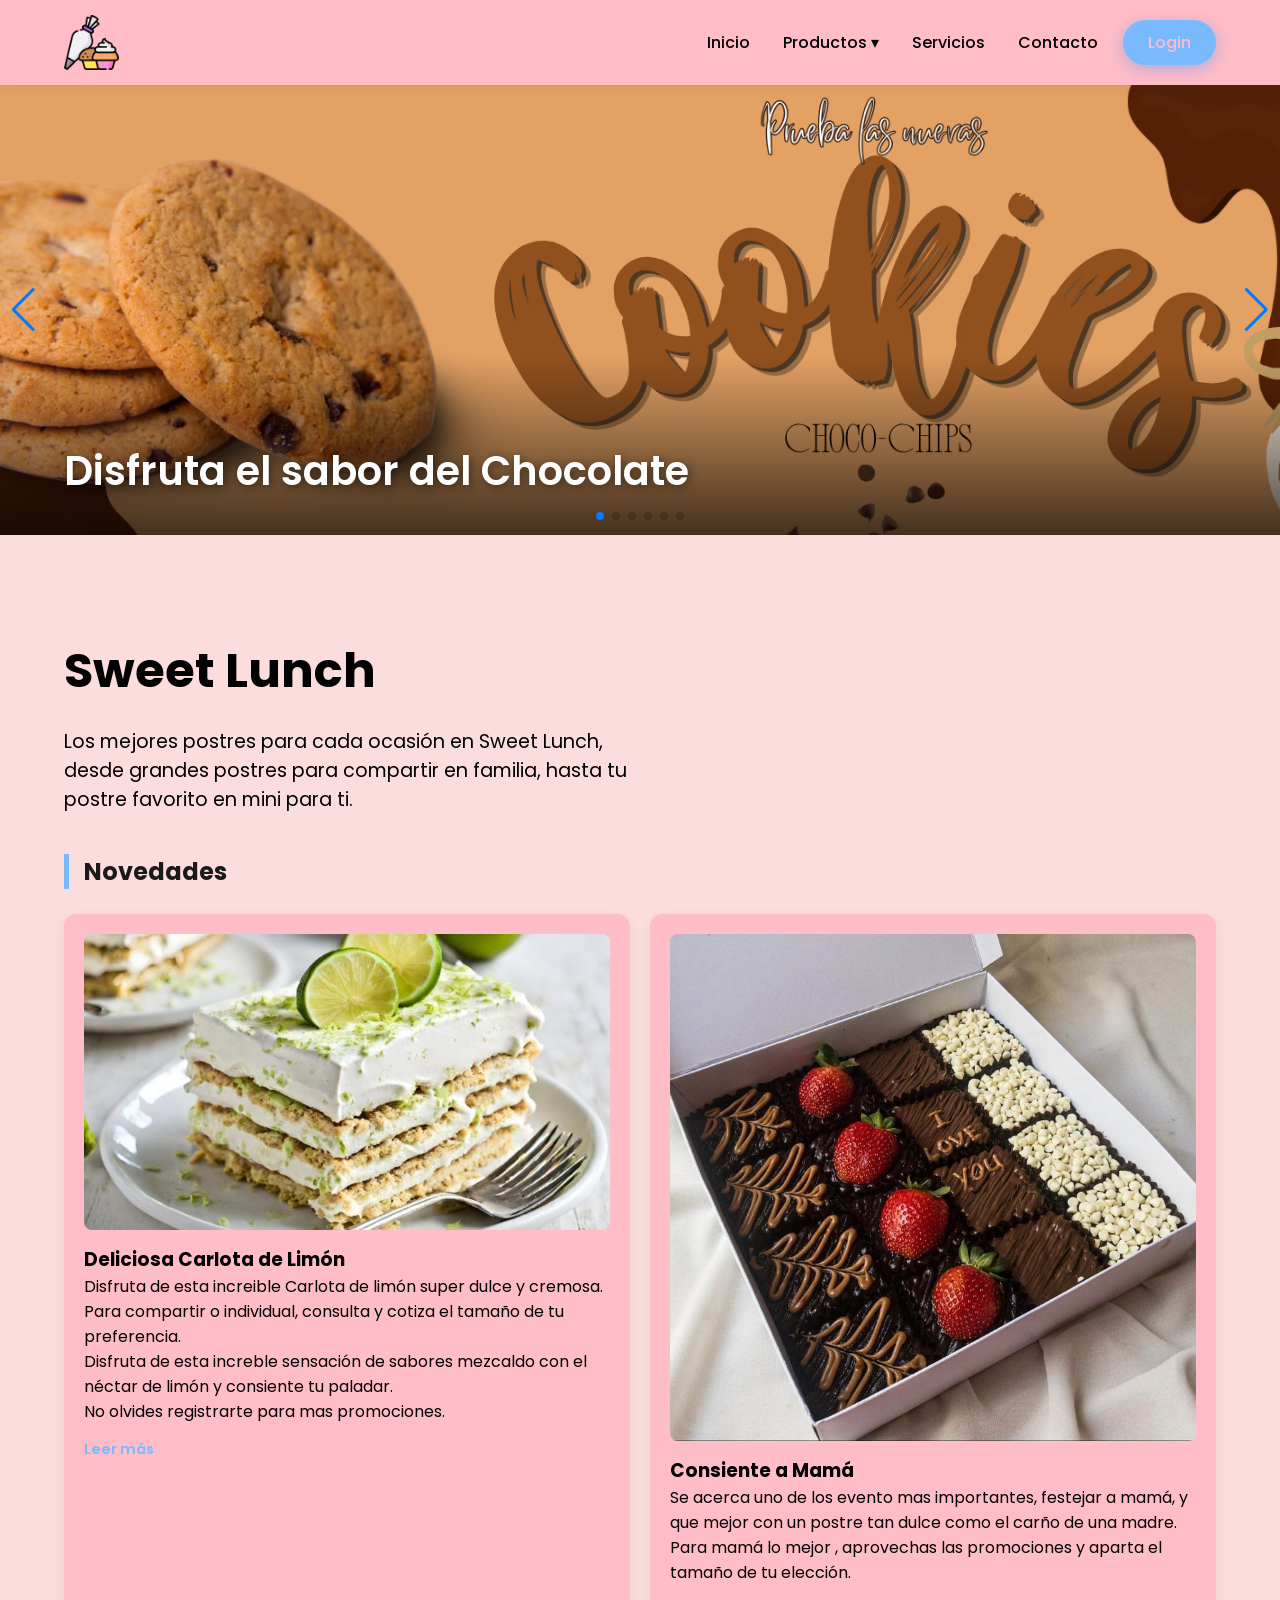
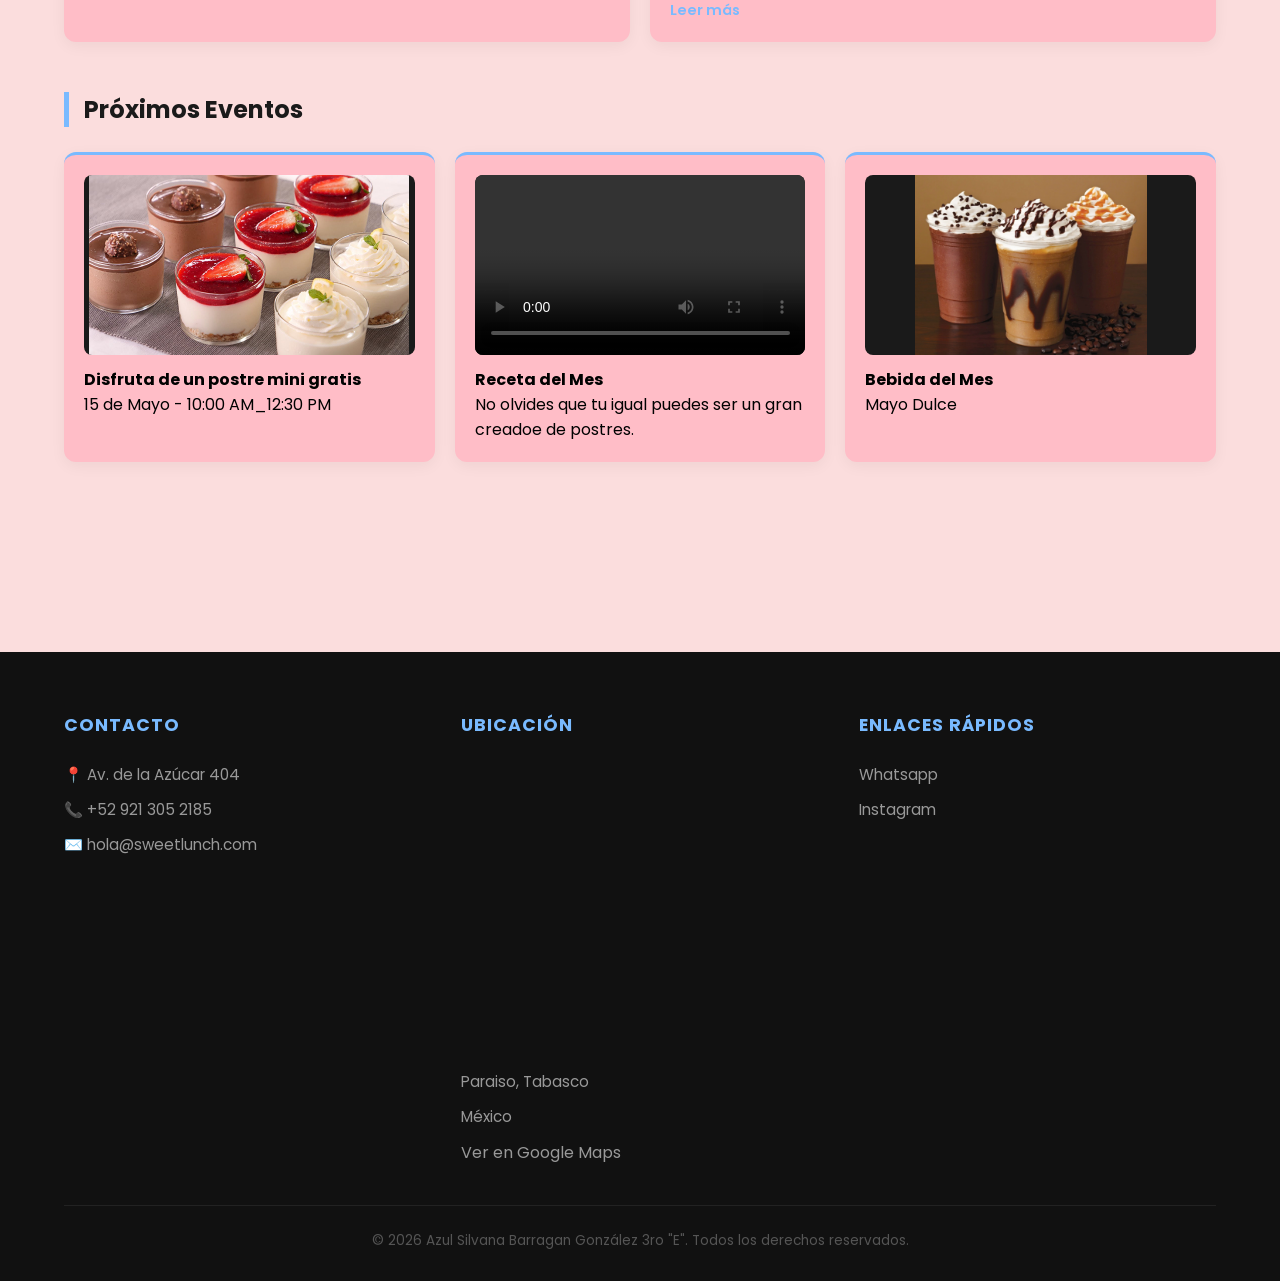
==== commit 76c2436e: "Add files via upload" ====
--- a/index.html
+++ b/index.html
@@ -199,22 +199,21 @@
                 <div class="footer-col">
                     <h4>Contacto</h4>
                     <p>📍 Av. de la Azúcar 404</p>
-                    <p>📞 +52 993 123 4567</p>
+                    <p>📞 +52 921 305 2185</p>
                     <p>✉️ hola@sweetlunch.com</p>
                 </div>
                 <div class="footer-col">
                     <h4>Ubicación</h4>
                     <iframe src="https://www.google.com/maps/embed?pb=!1m18!1m12!1m3!1d3786.924320940222!2d-93.20463099999999!3d18.3507367!2m3!1f0!2f0!3f0!3m2!1i1024!2i768!4f13.1!3m3!1m2!1s0x85ee8c575cc941f7%3A0x9eef1bb85a2ee82c!2sBlancas%20Mariposas%2C%2086615%20Tab.!5e0!3m2!1sen!2smx!4v1779286123150!5m2!1sen!2smx" width="400" height="300" style="border:0;" allowfullscreen="" loading="lazy" referrerpolicy="no-referrer-when-downgrade"></iframe>
-                    <p>Villahermosa, Tabasco</p>
-                    <p>México, CP 86000</p>
+                    <p>Paraiso, Tabasco</p>
+                    <p>México</p>
                     <a href="#">Ver en Google Maps</a>
                 </div>
                 <div class="footer-col">
                     <h4>Enlaces Rápidos</h4>
                     <ul>
                         <li><a href="https://wa.me/529213052185?text=Hola,%20me%20gustaría%20recibir%20información%20sobre%20sus%20productos%20o%20servicios." target="_blank">Whatsapp</a></li>
-                        <li><a href="#">Aviso de Privacidad</a></li>
-                        <li><a href="#">Soporte al Cliente</a></li>
+                        <li><a href="https://www.instagram.com/azulimm.s?igsh=M3ppYWl2OTBhaHli&utm_source=qr">Instagram</a></li>
                     </ul>
                 </div>
             </div>
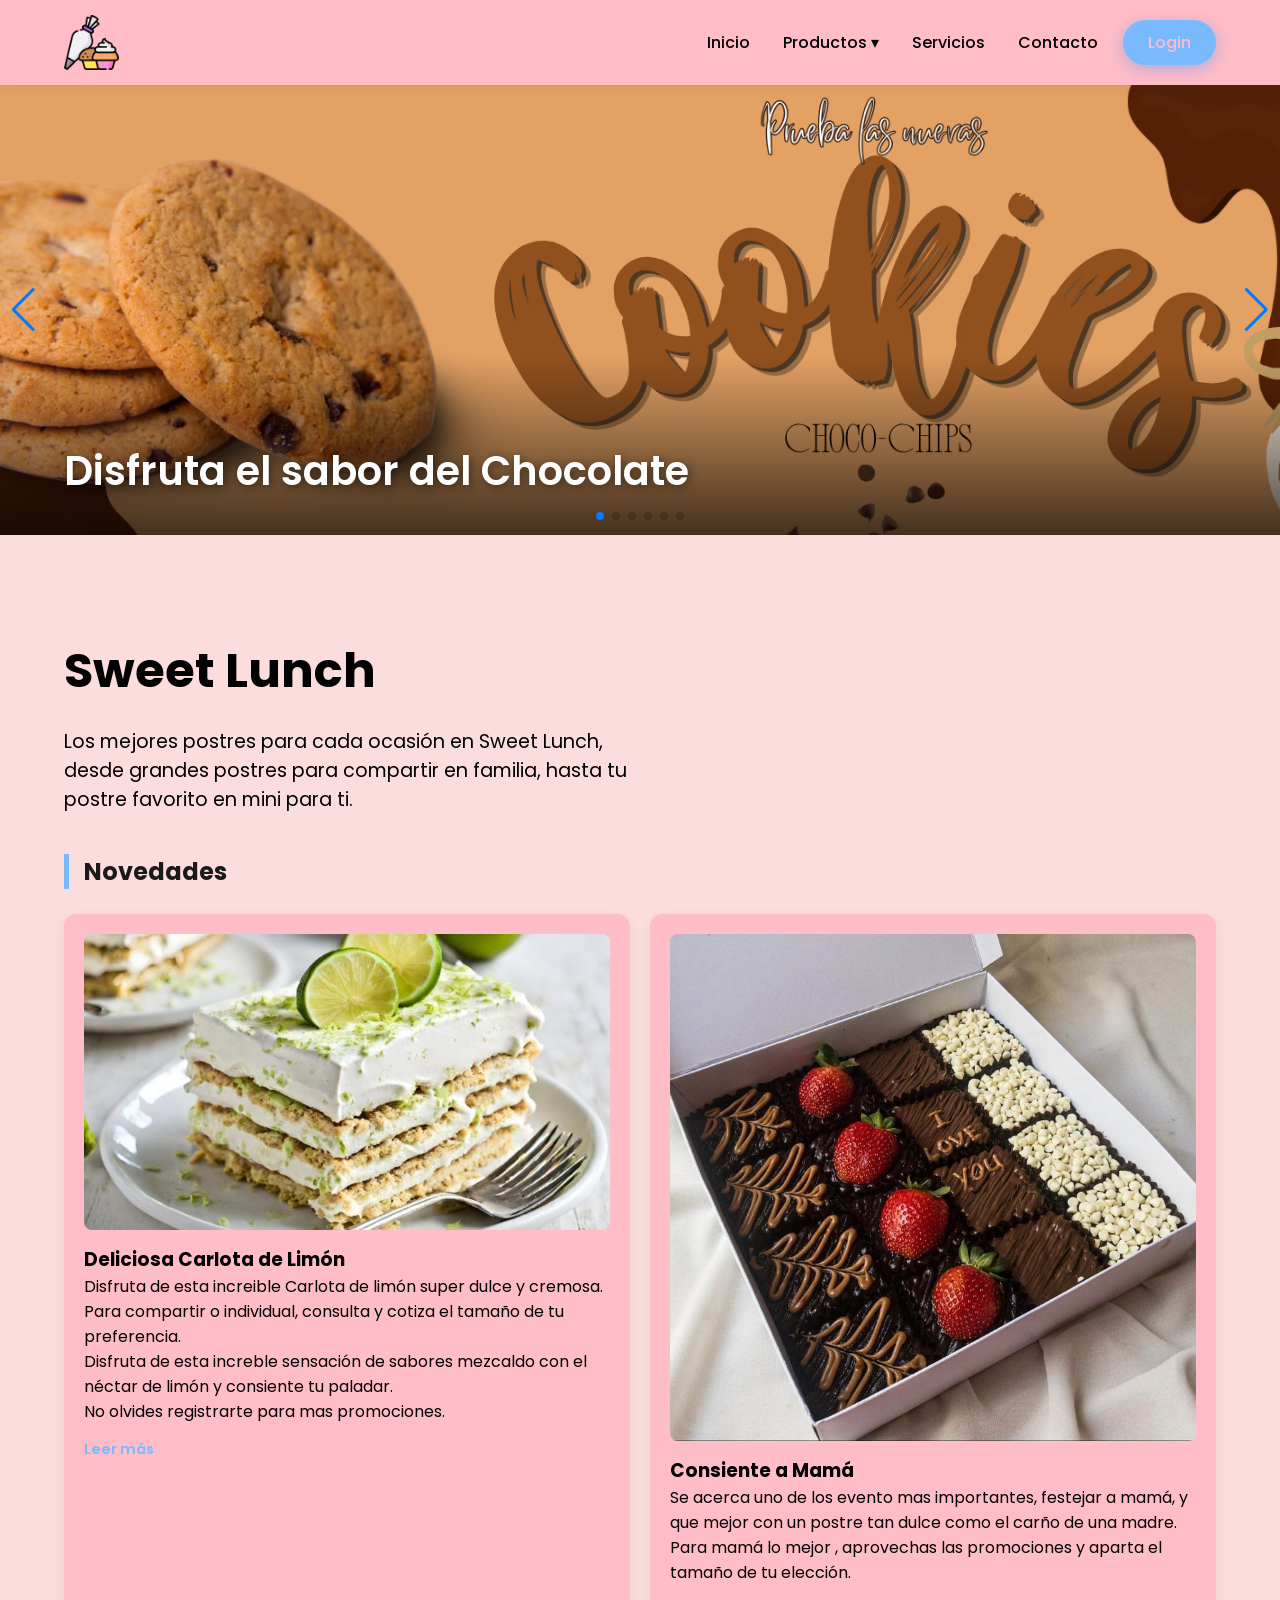
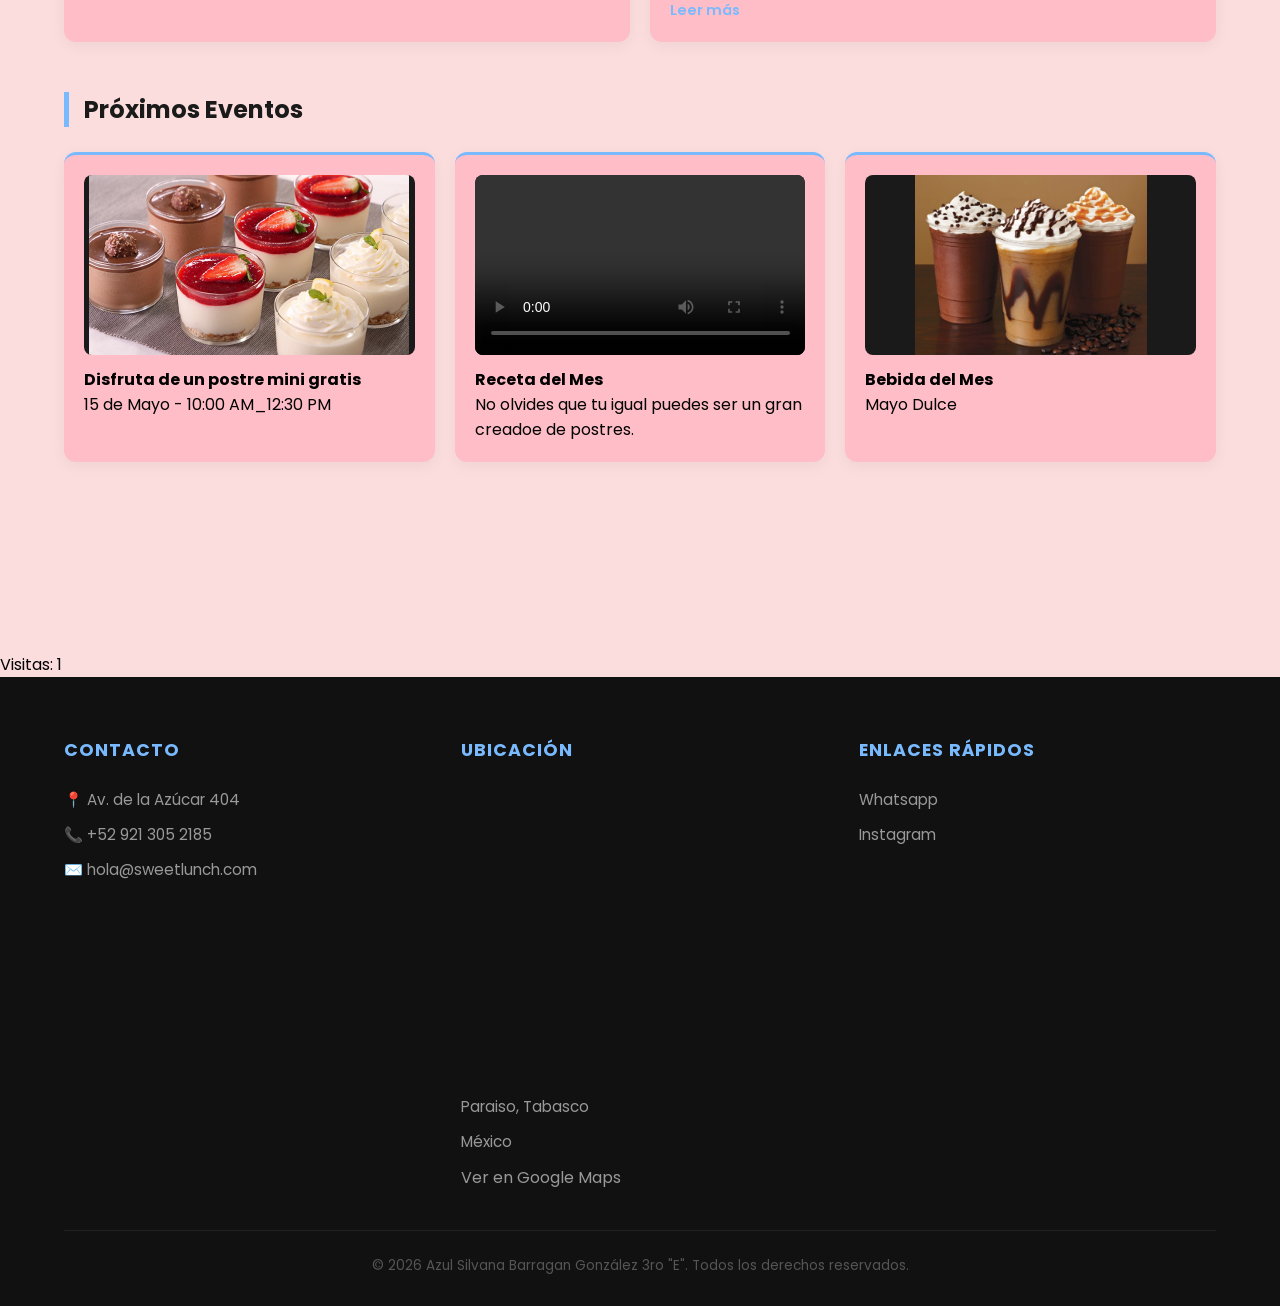
==== commit 39c87689: "Add files via upload" ====
--- a/index.html
+++ b/index.html
@@ -14,6 +14,15 @@
     <link rel='stylesheet' href='https://cdn-uicons.flaticon.com/4.0.0/uicons-solid-rounded/css/uicons-solid-rounded.css'>
     <link rel='stylesheet' href='https://cdn-uicons.flaticon.com/4.0.0/uicons-solid-straight/css/uicons-solid-straight.css'>
     <link rel="stylesheet" href="https://cdn.jsdelivr.net/npm/swiper@11/swiper-bundle.min.css" />
+    <!-- Google tag (gtag.js) -->
+<script async src="https://www.googletagmanager.com/gtag/js?id=G-XCWZX6VFYR"></script>
+<script>
+  window.dataLayer = window.dataLayer || [];
+  function gtag(){dataLayer.push(arguments);}
+  gtag('js', new Date());
+
+  gtag('config', 'G-XCWZX6VFYR');
+</script>
 </head>
 <body>
 
@@ -190,8 +199,20 @@
     </div>
 </div>
 </section>
-        
-    </main>
+</main>      
+<script>
+let visitas = localStorage.getItem("visitas");
+
+if(visitas == null){
+    visitas = 0;
+}
+
+visitas++;
+
+localStorage.setItem("visitas", visitas);
+
+document.write("Visitas: " + visitas);
+</script>
 
     <footer>
         <div class="container">
